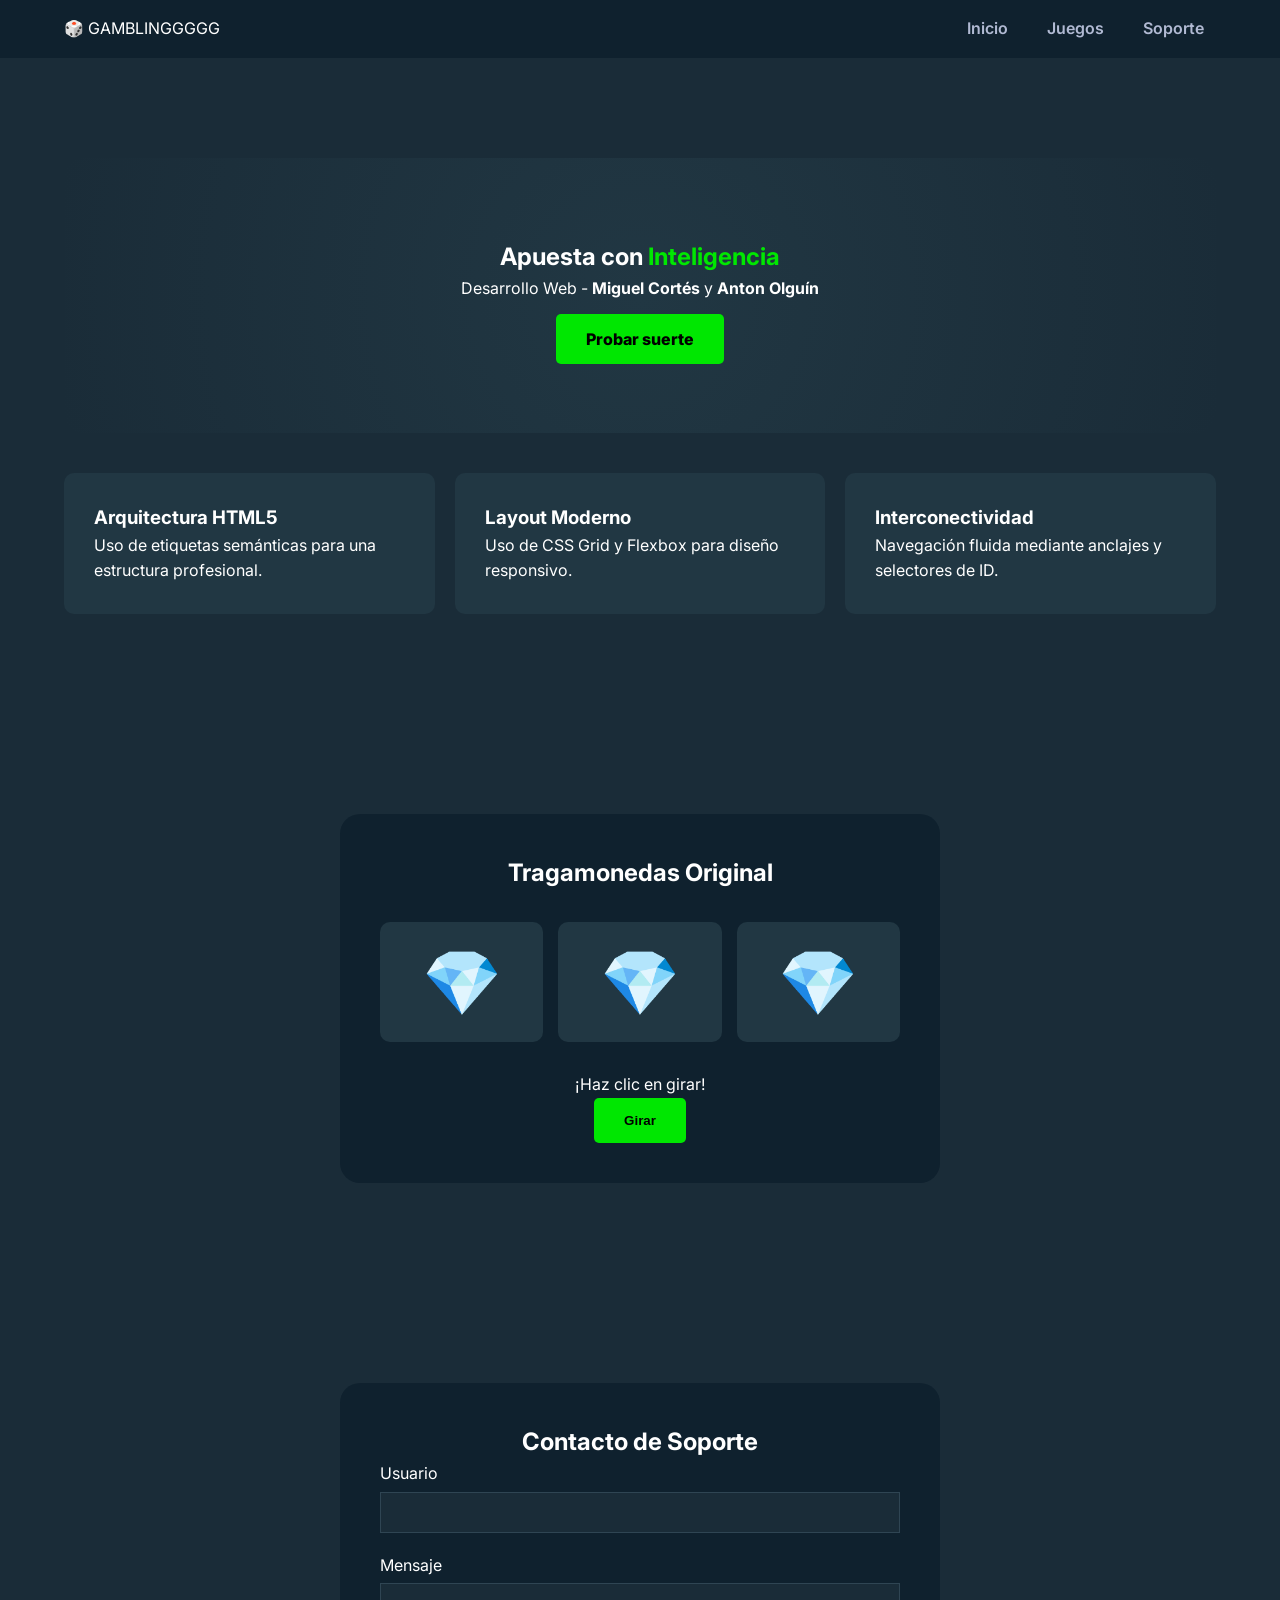
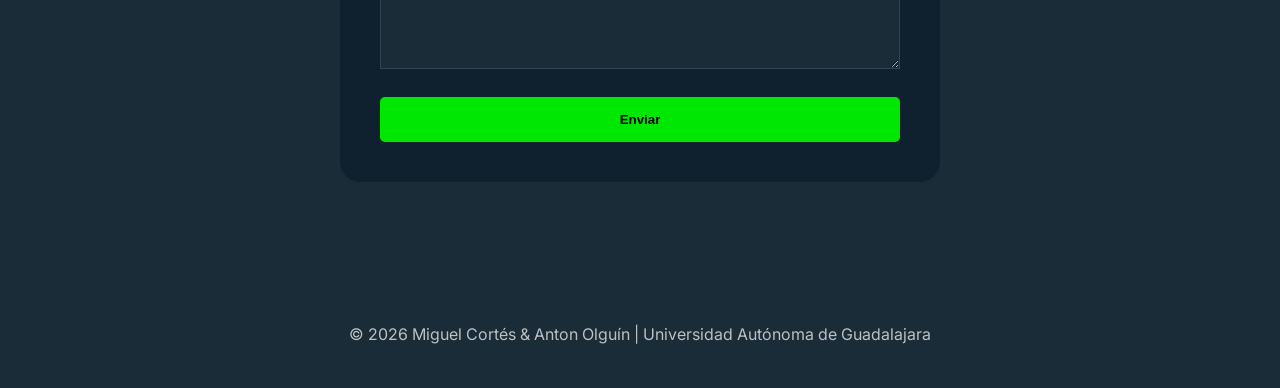
==== index.html @ a5d815bc "First commit" ====
<!DOCTYPE html>
<html lang="es">
<head>
    <meta charset="UTF-8">
    <meta name="viewport" content="width=device-width, initial-scale=1.0">
    <title>GAMBLINGGGGG | UAG Proyecto</title>
    <link rel="stylesheet" href="assets/css/styles.css">
</head>
<body>

    <header>
        <div class="logo"><span>🎲</span> GAMBLINGGGGG</div>
        <nav>
            <ul>
                <li><a href="#inicio">Inicio</a></li>
                <li><a href="#juegos">Juegos</a></li>
                <li><a href="#soporte">Soporte</a></li>
            </ul>
        </nav>
    </header>

    <main>
        <section id="inicio">
            <div class="hero">
                <h1>Apuesta con <span>Inteligencia</span></h1>
                <p>Desarrollo Web - <b>Miguel Cortés</b> y <b>Anton Olguín</b></p>
                <br>
                <a href="#juegos" class="btn-main" style="text-decoration:none">Probar suerte</a>
            </div>

            <div class="features-grid">
                <article class="feature-card">
                    <h3>Arquitectura HTML5</h3>
                    <p>Uso de etiquetas semánticas para una estructura profesional.</p>
                </article>
                <article class="feature-card">
                    <h3>Layout Moderno</h3>
                    <p>Uso de CSS Grid y Flexbox para diseño responsivo.</p>
                </article>
                <article class="feature-card">
                    <h3>Interconectividad</h3>
                    <p>Navegación fluida mediante anclajes y selectores de ID.</p>
                </article>
            </div>
        </section>

        <section id="juegos">
            <div class="game-wrapper">
                <h2>Tragamonedas Original</h2>
                <div class="slot-display">
                    <div class="reel" id="reel1">💎</div>
                    <div class="reel" id="reel2">💎</div>
                    <div class="reel" id="reel3">💎</div>
                </div>
                <p id="game-status">¡Haz clic en girar!</p>
                <button class="btn-main" id="spin-btn" onclick="playGame()">Girar</button>
            </div>
        </section>

        <section id="soporte">
            <div class="contact-form">
                <h2>Contacto de Soporte</h2>
                <form onsubmit="handleContact(event)">
                    <div class="input-group">
                        <label>Usuario</label>
                        <input type="text" required>
                    </div>
                    <div class="input-group">
                        <label>Mensaje</label>
                        <textarea rows="4" required></textarea>
                    </div>
                    <button type="submit" class="btn-main" style="width: 100%;">Enviar</button>
                    <p id="form-msg" class="success-hidden">¡Mensaje enviado!</p>
                </form>
            </div>
        </section>
    </main>

    <footer>
        <p>&copy; 2026 Miguel Cortés & Anton Olguín | Universidad Autónoma de Guadalajara</p>
    </footer>

    <script src="assets/js/script.js"></script>
</body>
</html>
---- assets/css/styles.css ----
@import url('https://fonts.googleapis.com/css2?family=Inter:wght@400;600;800&display=swap');

:root {
    --bg-body: #1a2c38;
    --bg-panel: #0f212e;
    --bg-card: #213743;
    --bg-card-hover: #2f4553;
    --accent-green: #00e701;
    --text-main: #ffffff;
    --text-muted: #b1bad3;
}

* { margin: 0; padding: 0; box-sizing: border-box; scroll-behavior: smooth; }

body {
    font-family: 'Inter', sans-serif;
    background-color: var(--bg-body);
    color: var(--text-main);
    line-height: 1.6;
}

header {
    background: var(--bg-panel);
    padding: 1rem 5%;
    display: flex;
    justify-content: space-between;
    align-items: center;
    position: sticky;
    top: 0;
    z-index: 1000;
}

nav ul { display: flex; list-style: none; gap: 15px; }
nav a {
    text-decoration: none;
    color: var(--text-muted);
    font-weight: 600;
    padding: 8px 12px;
}

nav a:hover { color: var(--text-main); }

main { padding: 0 5%; }
section { padding: 100px 0; }

.hero {
    text-align: center;
    padding: 80px 20px;
    background: radial-gradient(circle, #213743 0%, #1a2c38 100%);
    border-radius: 20px;
}

.hero h1 span { color: var(--accent-green); }

.features-grid {
    display: grid;
    grid-template-columns: repeat(auto-fit, minmax(250px, 1fr));
    gap: 20px;
    margin-top: 40px;
}

.feature-card {
    background: var(--bg-card);
    padding: 30px;
    border-radius: 10px;
}

.game-wrapper, .contact-form {
    max-width: 600px;
    margin: 0 auto;
    background: var(--bg-panel);
    padding: 40px;
    border-radius: 20px;
    text-align: center;
}

.slot-display {
    display: grid;
    grid-template-columns: repeat(3, 1fr);
    gap: 15px;
    margin: 30px 0;
}

.reel {
    background: var(--bg-card);
    height: 120px;
    display: flex;
    justify-content: center;
    align-items: center;
    font-size: 4rem;
    border-radius: 10px;
}

.btn-main {
    background: var(--accent-green);
    color: #000;
    border: none;
    padding: 15px 30px;
    font-weight: 800;
    border-radius: 5px;
    cursor: pointer;
}

.input-group { text-align: left; margin-bottom: 20px; }
.input-group input, .input-group textarea {
    width: 100%;
    padding: 12px;
    background: #1a2c38;
    border: 1px solid #2f4553;
    color: white;
    margin-top: 5px;
}

.success-hidden { display: none; color: var(--accent-green); margin-top: 15px; }

footer { padding: 40px; text-align: center; opacity: 0.7; }
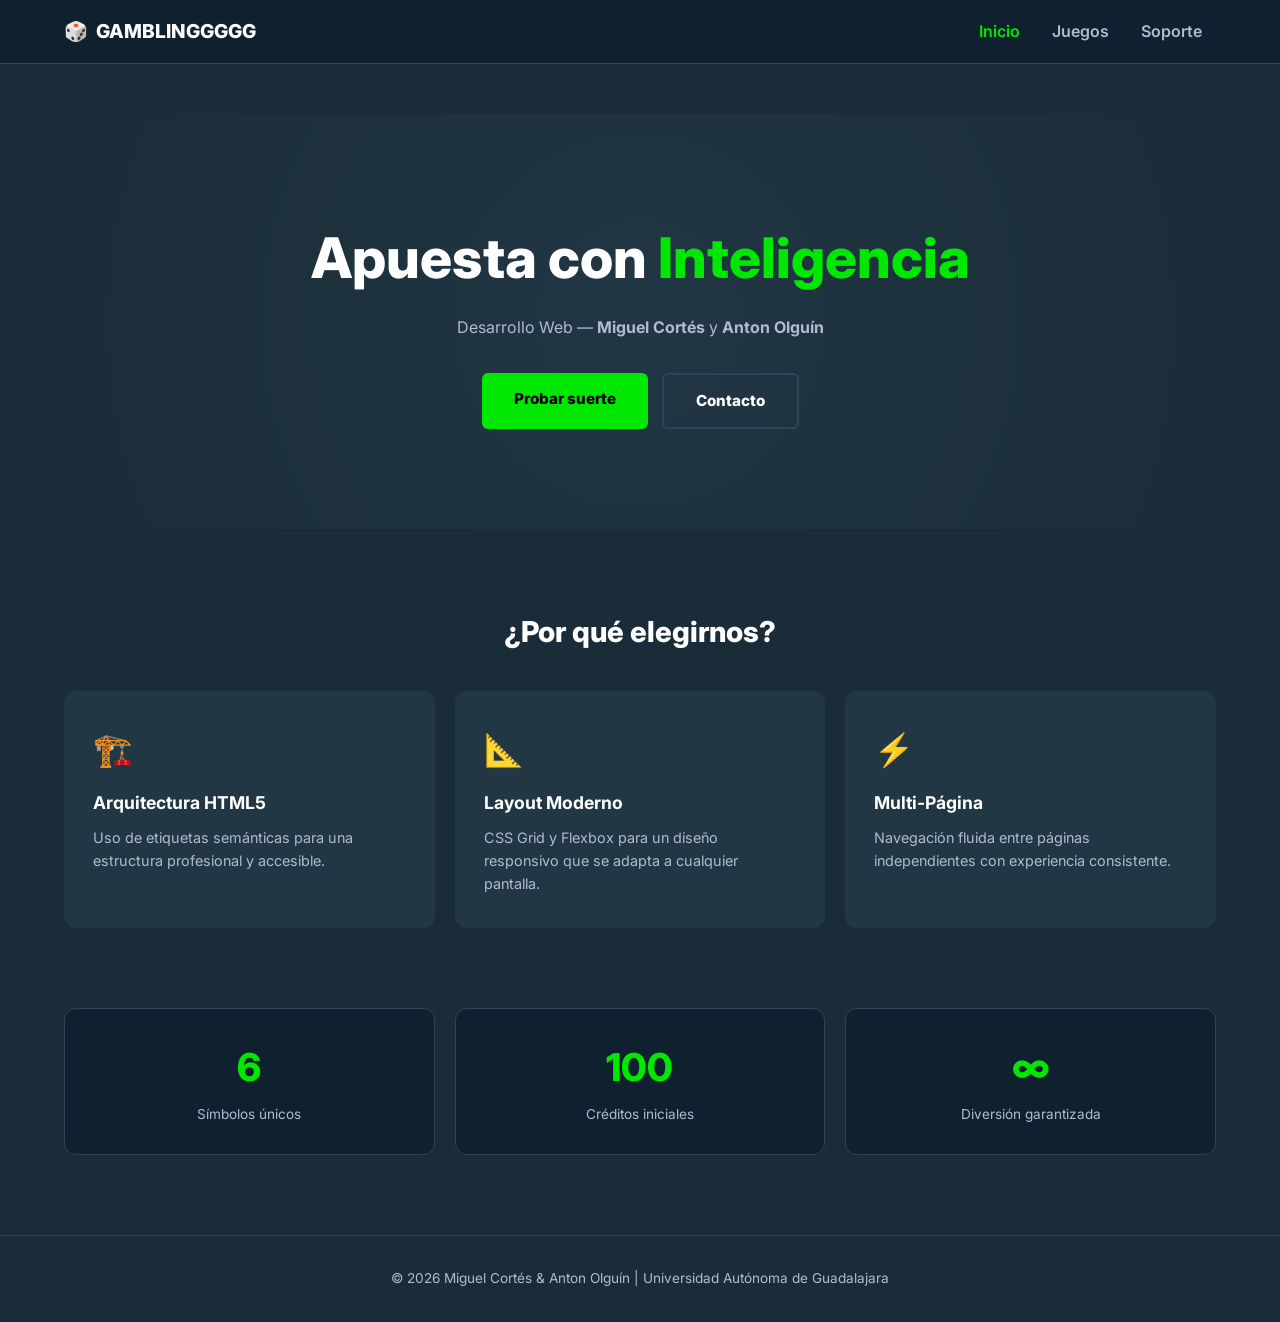
==== commit cbfc048f: "Quitar marcadores" ====
--- a/index.html
+++ b/index.html
@@ -3,83 +3,73 @@
 <head>
     <meta charset="UTF-8">
     <meta name="viewport" content="width=device-width, initial-scale=1.0">
-    <title>GAMBLINGGGGG | UAG Proyecto</title>
+    <title>GAMBLINGGGGG | Inicio</title>
     <link rel="stylesheet" href="assets/css/styles.css">
 </head>
 <body>
 
     <header>
-        <div class="logo"><span>🎲</span> GAMBLINGGGGG</div>
+        <a href="index.html" class="logo"><span>🎲</span> GAMBLINGGGGG</a>
         <nav>
             <ul>
-                <li><a href="#inicio">Inicio</a></li>
-                <li><a href="#juegos">Juegos</a></li>
-                <li><a href="#soporte">Soporte</a></li>
+                <li><a href="index.html">Inicio</a></li>
+                <li><a href="juegos.html">Juegos</a></li>
+                <li><a href="soporte.html">Soporte</a></li>
             </ul>
         </nav>
     </header>
 
     <main>
-        <section id="inicio">
-            <div class="hero">
-                <h1>Apuesta con <span>Inteligencia</span></h1>
-                <p>Desarrollo Web - <b>Miguel Cortés</b> y <b>Anton Olguín</b></p>
-                <br>
-                <a href="#juegos" class="btn-main" style="text-decoration:none">Probar suerte</a>
+        <section class="hero">
+            <h1>Apuesta con <span>Inteligencia</span></h1>
+            <p class="hero-sub">Desarrollo Web — <b>Miguel Cortés</b> y <b>Anton Olguín</b></p>
+            <div class="hero-actions">
+                <a href="juegos.html" class="btn-main">Probar suerte</a>
+                <a href="soporte.html" class="btn-outline">Contacto</a>
             </div>
+        </section>
 
+        <section class="features-section">
+            <h2 class="section-title">¿Por qué elegirnos?</h2>
             <div class="features-grid">
                 <article class="feature-card">
+                    <div class="feature-icon">🏗️</div>
                     <h3>Arquitectura HTML5</h3>
-                    <p>Uso de etiquetas semánticas para una estructura profesional.</p>
+                    <p>Uso de etiquetas semánticas para una estructura profesional y accesible.</p>
                 </article>
                 <article class="feature-card">
+                    <div class="feature-icon">📐</div>
                     <h3>Layout Moderno</h3>
-                    <p>Uso de CSS Grid y Flexbox para diseño responsivo.</p>
+                    <p>CSS Grid y Flexbox para un diseño responsivo que se adapta a cualquier pantalla.</p>
                 </article>
                 <article class="feature-card">
-                    <h3>Interconectividad</h3>
-                    <p>Navegación fluida mediante anclajes y selectores de ID.</p>
+                    <div class="feature-icon">⚡</div>
+                    <h3>Multi-Página</h3>
+                    <p>Navegación fluida entre páginas independientes con experiencia consistente.</p>
                 </article>
             </div>
         </section>
 
-        <section id="juegos">
-            <div class="game-wrapper">
-                <h2>Tragamonedas Original</h2>
-                <div class="slot-display">
-                    <div class="reel" id="reel1">💎</div>
-                    <div class="reel" id="reel2">💎</div>
-                    <div class="reel" id="reel3">💎</div>
-                </div>
-                <p id="game-status">¡Haz clic en girar!</p>
-                <button class="btn-main" id="spin-btn" onclick="playGame()">Girar</button>
+        <section class="stats-section">
+            <div class="stat-card">
+                <span class="stat-number">6</span>
+                <span class="stat-label">Símbolos únicos</span>
             </div>
-        </section>
-
-        <section id="soporte">
-            <div class="contact-form">
-                <h2>Contacto de Soporte</h2>
-                <form onsubmit="handleContact(event)">
-                    <div class="input-group">
-                        <label>Usuario</label>
-                        <input type="text" required>
-                    </div>
-                    <div class="input-group">
-                        <label>Mensaje</label>
-                        <textarea rows="4" required></textarea>
-                    </div>
-                    <button type="submit" class="btn-main" style="width: 100%;">Enviar</button>
-                    <p id="form-msg" class="success-hidden">¡Mensaje enviado!</p>
-                </form>
+            <div class="stat-card">
+                <span class="stat-number">100</span>
+                <span class="stat-label">Créditos iniciales</span>
+            </div>
+            <div class="stat-card">
+                <span class="stat-number">∞</span>
+                <span class="stat-label">Diversión garantizada</span>
             </div>
         </section>
     </main>
 
     <footer>
-        <p>&copy; 2026 Miguel Cortés & Anton Olguín | Universidad Autónoma de Guadalajara</p>
+        <p>&copy; 2026 Miguel Cortés &amp; Anton Olguín | Universidad Autónoma de Guadalajara</p>
     </footer>
 
     <script src="assets/js/script.js"></script>
 </body>
-</html>+</html>
--- a/assets/css/styles.css
+++ b/assets/css/styles.css
@@ -1,24 +1,34 @@
 @import url('https://fonts.googleapis.com/css2?family=Inter:wght@400;600;800&display=swap');
 
 :root {
-    --bg-body: #1a2c38;
-    --bg-panel: #0f212e;
-    --bg-card: #213743;
+    --bg-body:       #1a2c38;
+    --bg-panel:      #0f212e;
+    --bg-card:       #213743;
     --bg-card-hover: #2f4553;
-    --accent-green: #00e701;
-    --text-main: #ffffff;
-    --text-muted: #b1bad3;
-}
-
-* { margin: 0; padding: 0; box-sizing: border-box; scroll-behavior: smooth; }
+    --accent-green:  #00e701;
+    --accent-hover:  #00c501;
+    --text-main:     #ffffff;
+    --text-muted:    #b1bad3;
+    --border:        #2f4553;
+}
+
+/* ── Reset ── */
+* { margin: 0; padding: 0; box-sizing: border-box; }
+html { scroll-behavior: smooth; }
 
 body {
     font-family: 'Inter', sans-serif;
     background-color: var(--bg-body);
     color: var(--text-main);
     line-height: 1.6;
-}
-
+    min-height: 100vh;
+    display: flex;
+    flex-direction: column;
+}
+
+main { flex: 1; padding: 0 5%; }
+
+/* ── Header ── */
 header {
     background: var(--bg-panel);
     padding: 1rem 5%;
@@ -28,89 +38,352 @@
     position: sticky;
     top: 0;
     z-index: 1000;
-}
-
-nav ul { display: flex; list-style: none; gap: 15px; }
+    border-bottom: 1px solid var(--border);
+}
+
+.logo {
+    font-size: 1.2rem;
+    font-weight: 800;
+    color: var(--text-main);
+    text-decoration: none;
+    display: flex;
+    align-items: center;
+    gap: 8px;
+    transition: color 0.2s;
+}
+.logo:hover { color: var(--accent-green); }
+
+nav ul { display: flex; list-style: none; gap: 4px; }
 nav a {
     text-decoration: none;
     color: var(--text-muted);
     font-weight: 600;
-    padding: 8px 12px;
-}
-
-nav a:hover { color: var(--text-main); }
-
-main { padding: 0 5%; }
-section { padding: 100px 0; }
-
+    padding: 8px 14px;
+    border-radius: 6px;
+    transition: color 0.2s, background 0.2s;
+}
+nav a:hover { color: var(--text-main); background: var(--bg-card); }
+nav a.active { color: var(--accent-green); }
+
+/* ── Page banner (inner pages) ── */
+.page-banner {
+    background: var(--bg-panel);
+    border-bottom: 1px solid var(--border);
+    padding: 48px 5%;
+    text-align: center;
+}
+.page-banner h1 { font-size: 2.4rem; font-weight: 800; }
+.page-banner p  { color: var(--text-muted); margin-top: 6px; }
+
+/* ── Hero (index) ── */
 .hero {
     text-align: center;
-    padding: 80px 20px;
+    padding: 100px 20px;
     background: radial-gradient(circle, #213743 0%, #1a2c38 100%);
     border-radius: 20px;
-}
-
+    margin-top: 50px;
+}
+.hero h1 { font-size: clamp(2rem, 5vw, 3.5rem); font-weight: 800; }
 .hero h1 span { color: var(--accent-green); }
-
-.features-grid {
-    display: grid;
-    grid-template-columns: repeat(auto-fit, minmax(250px, 1fr));
-    gap: 20px;
-    margin-top: 40px;
-}
-
-.feature-card {
-    background: var(--bg-card);
-    padding: 30px;
-    border-radius: 10px;
-}
-
-.game-wrapper, .contact-form {
-    max-width: 600px;
-    margin: 0 auto;
-    background: var(--bg-panel);
-    padding: 40px;
-    border-radius: 20px;
-    text-align: center;
-}
-
-.slot-display {
-    display: grid;
-    grid-template-columns: repeat(3, 1fr);
-    gap: 15px;
-    margin: 30px 0;
-}
-
-.reel {
-    background: var(--bg-card);
-    height: 120px;
-    display: flex;
+.hero-sub { color: var(--text-muted); margin-top: 12px; font-size: 1rem; }
+
+.hero-actions {
+    display: flex;
+    gap: 14px;
     justify-content: center;
-    align-items: center;
-    font-size: 4rem;
-    border-radius: 10px;
-}
-
+    margin-top: 32px;
+    flex-wrap: wrap;
+}
+
+/* ── Buttons ── */
 .btn-main {
     background: var(--accent-green);
     color: #000;
     border: none;
-    padding: 15px 30px;
+    padding: 14px 32px;
     font-weight: 800;
-    border-radius: 5px;
+    font-size: 0.95rem;
+    border-radius: 6px;
     cursor: pointer;
-}
-
-.input-group { text-align: left; margin-bottom: 20px; }
-.input-group input, .input-group textarea {
+    text-decoration: none;
+    display: inline-block;
+    transition: background 0.2s, transform 0.1s;
+}
+.btn-main:hover  { background: var(--accent-hover); }
+.btn-main:active { transform: scale(0.97); }
+.btn-main:disabled { opacity: 0.4; cursor: not-allowed; transform: none; }
+
+.btn-outline {
+    background: transparent;
+    color: var(--text-main);
+    border: 2px solid var(--border);
+    padding: 14px 32px;
+    font-weight: 800;
+    font-size: 0.95rem;
+    border-radius: 6px;
+    cursor: pointer;
+    text-decoration: none;
+    display: inline-block;
+    transition: border-color 0.2s, color 0.2s;
+}
+.btn-outline:hover { border-color: var(--text-muted); color: var(--text-muted); }
+
+.btn-full { width: 100%; text-align: center; }
+
+/* ── Features section ── */
+.features-section { padding: 80px 0; }
+
+.section-title {
+    text-align: center;
+    font-size: 1.8rem;
+    font-weight: 800;
+    margin-bottom: 36px;
+}
+
+.features-grid {
+    display: grid;
+    grid-template-columns: repeat(auto-fit, minmax(240px, 1fr));
+    gap: 20px;
+}
+
+.feature-card {
+    background: var(--bg-card);
+    padding: 32px 28px;
+    border-radius: 12px;
+    border: 1px solid transparent;
+    transition: border-color 0.2s, transform 0.2s;
+}
+.feature-card:hover { border-color: var(--border); transform: translateY(-4px); }
+
+.feature-icon { font-size: 2rem; margin-bottom: 14px; }
+.feature-card h3 { font-size: 1.1rem; margin-bottom: 8px; }
+.feature-card p  { color: var(--text-muted); font-size: 0.9rem; }
+
+/* ── Stats section ── */
+.stats-section {
+    display: grid;
+    grid-template-columns: repeat(auto-fit, minmax(160px, 1fr));
+    gap: 20px;
+    padding: 0 0 80px;
+}
+.stat-card {
+    background: var(--bg-panel);
+    border: 1px solid var(--border);
+    border-radius: 12px;
+    padding: 28px;
+    text-align: center;
+    display: flex;
+    flex-direction: column;
+    gap: 6px;
+}
+.stat-number { font-size: 2.4rem; font-weight: 800; color: var(--accent-green); }
+.stat-label  { color: var(--text-muted); font-size: 0.85rem; }
+
+/* ── Game section ── */
+.game-section {
+    padding: 60px 0;
+    display: grid;
+    grid-template-columns: 1fr 320px;
+    gap: 30px;
+    align-items: start;
+}
+
+.game-wrapper {
+    background: var(--bg-panel);
+    padding: 40px;
+    border-radius: 20px;
+    border: 1px solid var(--border);
+}
+
+.game-header {
+    display: flex;
+    justify-content: space-between;
+    align-items: center;
+    margin-bottom: 24px;
+}
+.game-header h2 { font-size: 1.5rem; }
+
+.credits-display {
+    background: var(--bg-card);
+    border: 1px solid var(--border);
+    border-radius: 8px;
+    padding: 8px 16px;
+    display: flex;
+    flex-direction: column;
+    align-items: center;
+    gap: 2px;
+}
+.credits-label { font-size: 0.7rem; color: var(--text-muted); text-transform: uppercase; letter-spacing: 1px; }
+.credits-value { font-size: 1.4rem; font-weight: 800; color: var(--accent-green); }
+
+.slot-display {
+    display: grid;
+    grid-template-columns: repeat(3, 1fr);
+    gap: 12px;
+    margin: 24px 0;
+}
+.reel {
+    background: var(--bg-card);
+    height: 120px;
+    display: flex;
+    justify-content: center;
+    align-items: center;
+    font-size: 3.5rem;
+    border-radius: 12px;
+    border: 1px solid var(--border);
+    transition: border-color 0.2s;
+}
+.reel.winning { border-color: var(--accent-green); box-shadow: 0 0 12px rgba(0,231,1,0.3); }
+
+.game-status {
+    text-align: center;
+    color: var(--text-muted);
+    margin-bottom: 20px;
+    min-height: 24px;
+}
+
+.game-controls {
+    display: flex;
+    gap: 12px;
+    justify-content: center;
+}
+
+.game-stats {
+    display: flex;
+    justify-content: center;
+    gap: 40px;
+    margin-top: 28px;
+    padding-top: 24px;
+    border-top: 1px solid var(--border);
+}
+.game-stat {
+    display: flex;
+    flex-direction: column;
+    align-items: center;
+    gap: 4px;
+}
+.game-stat span:first-child { font-size: 1.6rem; font-weight: 800; color: var(--accent-green); }
+.game-stat span:last-child  { font-size: 0.8rem; color: var(--text-muted); }
+
+/* ── Symbols guide ── */
+.symbols-guide {
+    background: var(--bg-panel);
+    padding: 28px;
+    border-radius: 20px;
+    border: 1px solid var(--border);
+}
+.symbols-guide h3 { font-size: 1rem; font-weight: 800; margin-bottom: 16px; color: var(--text-muted); text-transform: uppercase; letter-spacing: 1px; }
+
+.symbols-grid { display: flex; flex-direction: column; gap: 10px; }
+.symbol-row {
+    display: flex;
+    justify-content: space-between;
+    align-items: center;
+    background: var(--bg-card);
+    padding: 10px 14px;
+    border-radius: 8px;
+    font-size: 0.9rem;
+}
+.prize { color: var(--accent-green); font-weight: 800; }
+
+/* ── Support section ── */
+.support-section {
+    padding: 60px 0;
+    display: grid;
+    grid-template-columns: 1fr 1fr;
+    gap: 30px;
+    align-items: start;
+}
+
+.contact-form {
+    background: var(--bg-panel);
+    padding: 40px;
+    border-radius: 20px;
+    border: 1px solid var(--border);
+}
+.contact-form h2 { font-size: 1.5rem; margin-bottom: 6px; }
+.form-subtitle { color: var(--text-muted); font-size: 0.9rem; margin-bottom: 28px; }
+
+.input-group { margin-bottom: 20px; }
+.input-group label { display: block; font-size: 0.85rem; font-weight: 600; color: var(--text-muted); margin-bottom: 8px; text-transform: uppercase; letter-spacing: 0.5px; }
+
+.input-group input,
+.input-group textarea,
+.input-group select {
     width: 100%;
-    padding: 12px;
-    background: #1a2c38;
-    border: 1px solid #2f4553;
-    color: white;
-    margin-top: 5px;
-}
-
-.success-hidden { display: none; color: var(--accent-green); margin-top: 15px; }
-
-footer { padding: 40px; text-align: center; opacity: 0.7; }+    padding: 12px 14px;
+    background: var(--bg-body);
+    border: 1px solid var(--border);
+    border-radius: 6px;
+    color: var(--text-main);
+    font-family: inherit;
+    font-size: 0.95rem;
+    transition: border-color 0.2s;
+    appearance: none;
+}
+.input-group input:focus,
+.input-group textarea:focus,
+.input-group select:focus {
+    outline: none;
+    border-color: var(--accent-green);
+}
+.input-group textarea { resize: vertical; }
+
+.success-hidden { display: none; color: var(--accent-green); margin-top: 16px; font-weight: 600; }
+
+/* ── FAQ ── */
+.faq {
+    background: var(--bg-panel);
+    padding: 40px;
+    border-radius: 20px;
+    border: 1px solid var(--border);
+}
+.faq h2 { font-size: 1.5rem; margin-bottom: 24px; }
+.faq-list { display: flex; flex-direction: column; gap: 10px; }
+
+.faq-item {
+    background: var(--bg-card);
+    border-radius: 8px;
+    border: 1px solid var(--border);
+    overflow: hidden;
+}
+.faq-item summary {
+    padding: 16px 18px;
+    cursor: pointer;
+    font-weight: 600;
+    list-style: none;
+    display: flex;
+    justify-content: space-between;
+    align-items: center;
+    user-select: none;
+    transition: color 0.2s;
+}
+.faq-item summary:hover { color: var(--accent-green); }
+.faq-item summary::after { content: '+'; font-size: 1.2rem; color: var(--text-muted); }
+.faq-item[open] summary::after { content: '−'; color: var(--accent-green); }
+.faq-item p {
+    padding: 0 18px 16px;
+    color: var(--text-muted);
+    font-size: 0.9rem;
+}
+
+/* ── Footer ── */
+footer {
+    padding: 32px 5%;
+    text-align: center;
+    color: var(--text-muted);
+    font-size: 0.85rem;
+    border-top: 1px solid var(--border);
+    margin-top: auto;
+}
+
+/* ── Responsive ── */
+@media (max-width: 768px) {
+    .game-section,
+    .support-section {
+        grid-template-columns: 1fr;
+    }
+    .hero { padding: 60px 16px; }
+    header { flex-direction: column; gap: 14px; }
+    .game-controls { flex-direction: column; }
+}
